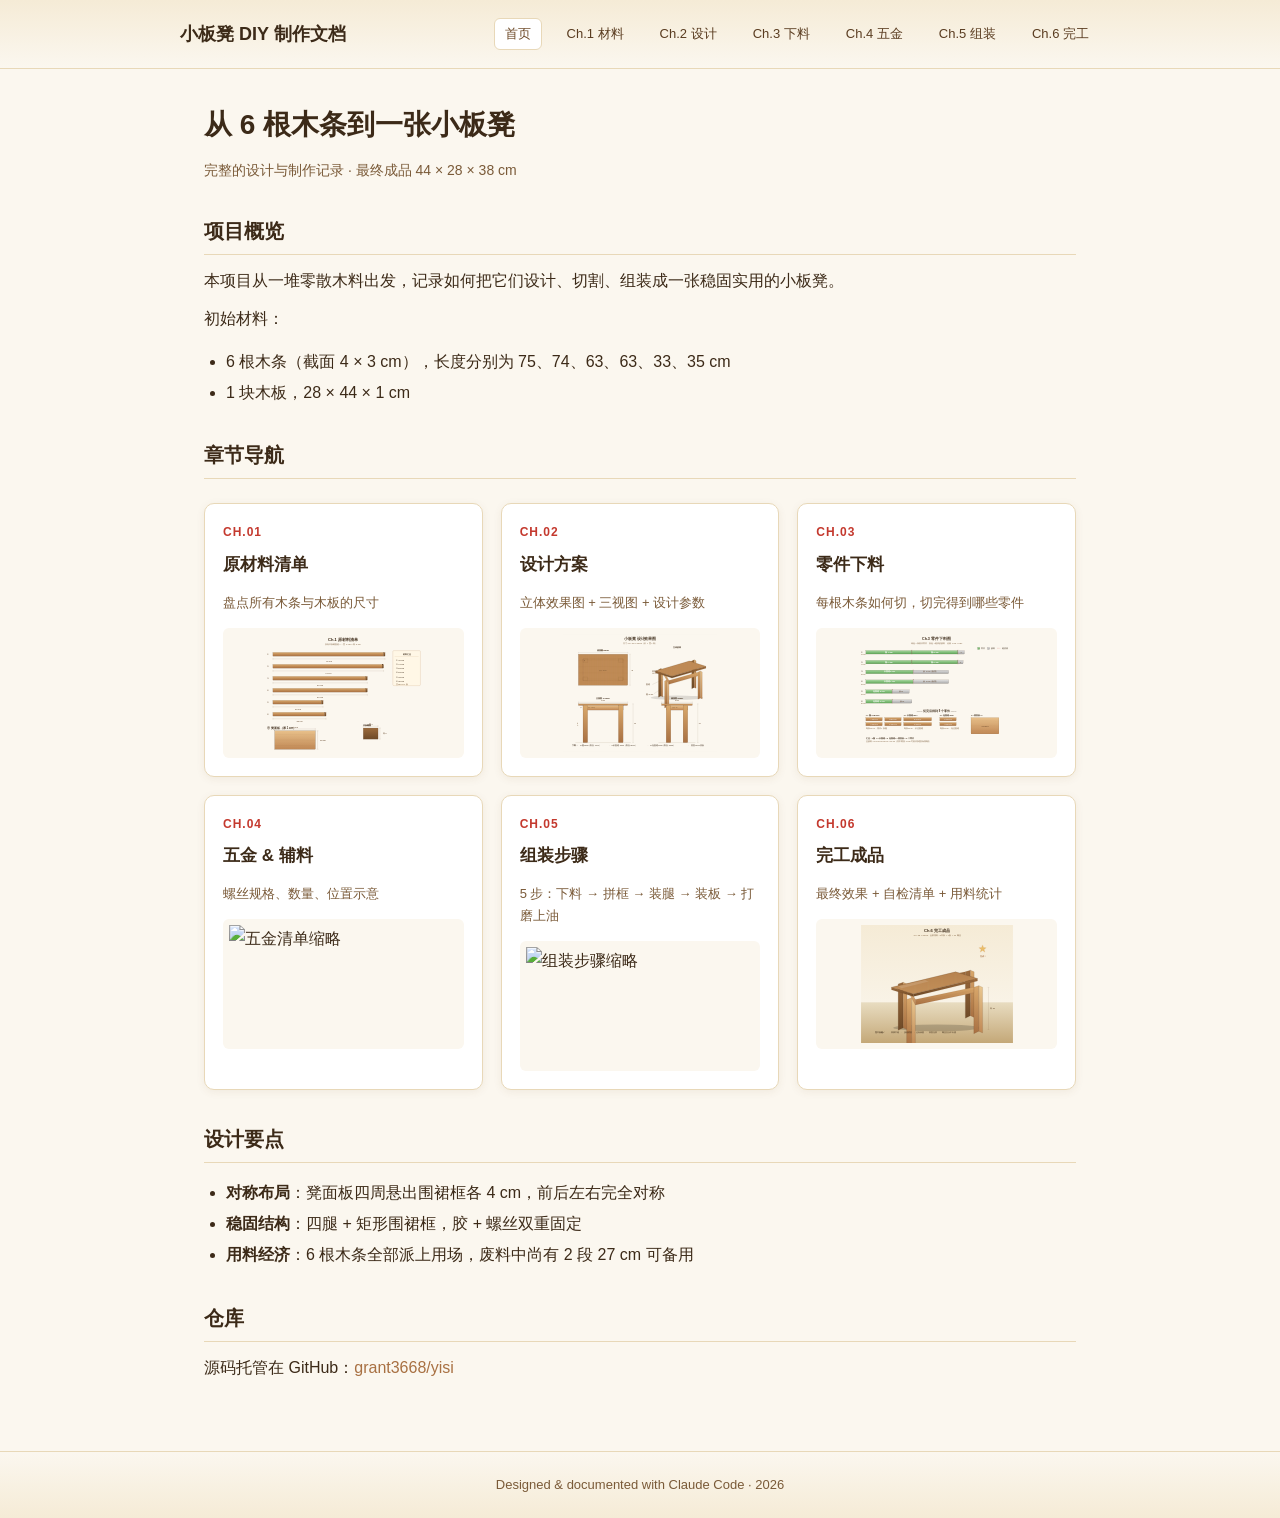
==== index.html @ beb9ebf7 "Add static site for Cloudflare Pages deployment Multi-page HTML site with one page per chapter (inde" ====
<!DOCTYPE html>
<html lang="zh-CN">
<head>
  <meta charset="UTF-8" />
  <meta name="viewport" content="width=device-width, initial-scale=1" />
  <title>小板凳 DIY 制作文档</title>
  <meta name="description" content="用 6 根木条 + 1 块木板手工制作小板凳的完整指南：原材料、设计、下料、五金、组装、完工。" />
  <link rel="stylesheet" href="./style.css" />
</head>
<body>
  <header class="site-header">
    <div class="site-header-inner">
      <h1 class="site-title"><a href="./">小板凳 DIY 制作文档</a></h1>
      <nav class="site-nav">
        <a href="./" class="active">首页</a>
        <a href="./ch1.html">Ch.1 材料</a>
        <a href="./ch2.html">Ch.2 设计</a>
        <a href="./ch3.html">Ch.3 下料</a>
        <a href="./ch4.html">Ch.4 五金</a>
        <a href="./ch5.html">Ch.5 组装</a>
        <a href="./ch6.html">Ch.6 完工</a>
      </nav>
    </div>
  </header>

  <main>
    <h1>从 6 根木条到一张小板凳</h1>
    <p class="subtitle">完整的设计与制作记录 · 最终成品 44 × 28 × 38 cm</p>

    <h2>项目概览</h2>
    <p>本项目从一堆零散木料出发，记录如何把它们设计、切割、组装成一张稳固实用的小板凳。</p>
    <p>初始材料：</p>
    <ul>
      <li>6 根木条（截面 4 × 3 cm），长度分别为 75、74、63、63、33、35 cm</li>
      <li>1 块木板，28 × 44 × 1 cm</li>
    </ul>

    <h2>章节导航</h2>
    <div class="chapter-grid">
      <a class="chapter-card" href="./ch1.html">
        <span class="ch-num">CH.01</span>
        <span class="ch-title">原材料清单</span>
        <span class="ch-desc">盘点所有木条与木板的尺寸</span>
        <div class="ch-thumb"><img src="./docs/images/ch1_materials.svg" alt="材料清单缩略" /></div>
      </a>
      <a class="chapter-card" href="./ch2.html">
        <span class="ch-num">CH.02</span>
        <span class="ch-title">设计方案</span>
        <span class="ch-desc">立体效果图 + 三视图 + 设计参数</span>
        <div class="ch-thumb"><img src="./docs/images/ch2_design.svg" alt="设计效果图缩略" /></div>
      </a>
      <a class="chapter-card" href="./ch3.html">
        <span class="ch-num">CH.03</span>
        <span class="ch-title">零件下料</span>
        <span class="ch-desc">每根木条如何切，切完得到哪些零件</span>
        <div class="ch-thumb"><img src="./docs/images/ch3_parts.svg" alt="下料图缩略" /></div>
      </a>
      <a class="chapter-card" href="./ch4.html">
        <span class="ch-num">CH.04</span>
        <span class="ch-title">五金 & 辅料</span>
        <span class="ch-desc">螺丝规格、数量、位置示意</span>
        <div class="ch-thumb"><img src="./docs/images/ch4_hardware.svg" alt="五金清单缩略" /></div>
      </a>
      <a class="chapter-card" href="./ch5.html">
        <span class="ch-num">CH.05</span>
        <span class="ch-title">组装步骤</span>
        <span class="ch-desc">5 步：下料 → 拼框 → 装腿 → 装板 → 打磨上油</span>
        <div class="ch-thumb"><img src="./docs/images/ch5_assembly.svg" alt="组装步骤缩略" /></div>
      </a>
      <a class="chapter-card" href="./ch6.html">
        <span class="ch-num">CH.06</span>
        <span class="ch-title">完工成品</span>
        <span class="ch-desc">最终效果 + 自检清单 + 用料统计</span>
        <div class="ch-thumb"><img src="./docs/images/ch6_finished.svg" alt="完工成品缩略" /></div>
      </a>
    </div>

    <h2>设计要点</h2>
    <ul>
      <li><strong>对称布局</strong>：凳面板四周悬出围裙框各 4 cm，前后左右完全对称</li>
      <li><strong>稳固结构</strong>：四腿 + 矩形围裙框，胶 + 螺丝双重固定</li>
      <li><strong>用料经济</strong>：6 根木条全部派上用场，废料中尚有 2 段 27 cm 可备用</li>
    </ul>

    <h2>仓库</h2>
    <p>源码托管在 GitHub：<a href="https://github.com/grant3668/yisi" target="_blank" rel="noopener">grant3668/yisi</a></p>
  </main>

  <footer class="site-footer">
    Designed &amp; documented with Claude Code · 2026
  </footer>
</body>
</html>
---- style.css ----
:root {
  --bg: #fbf7ef;
  --surface: #fff;
  --surface-soft: #fff7e6;
  --ink: #3c2a18;
  --ink-soft: #5a3c20;
  --ink-mute: #7a5a38;
  --accent: #a87042;
  --accent-strong: #6e4a28;
  --accent-warm: #c4392e;
  --border: #e8d8b8;
  --radius: 10px;
  --shadow: 0 2px 8px rgba(120, 80, 40, 0.08);
  --shadow-hover: 0 6px 20px rgba(120, 80, 40, 0.18);
  --max-width: 920px;
}

* { box-sizing: border-box; }

html, body {
  margin: 0;
  padding: 0;
  background: var(--bg);
  color: var(--ink);
  font-family: -apple-system, BlinkMacSystemFont, "PingFang SC", "Microsoft YaHei", "Helvetica Neue", Arial, sans-serif;
  font-size: 16px;
  line-height: 1.7;
  -webkit-font-smoothing: antialiased;
}

a {
  color: var(--accent);
  text-decoration: none;
  border-bottom: 1px solid transparent;
  transition: border-color 0.15s ease, color 0.15s ease;
}
a:hover { color: var(--accent-strong); border-bottom-color: var(--accent); }

/* ===== Header / Nav ===== */
.site-header {
  background: linear-gradient(180deg, #f5ebd6 0%, var(--bg) 100%);
  border-bottom: 1px solid var(--border);
  padding: 18px 24px;
}
.site-header-inner {
  max-width: var(--max-width);
  margin: 0 auto;
  display: flex;
  align-items: center;
  justify-content: space-between;
  gap: 16px;
  flex-wrap: wrap;
}
.site-title {
  font-size: 18px;
  font-weight: 700;
  color: var(--ink);
  margin: 0;
}
.site-title a { color: inherit; border: 0; }
.site-nav {
  display: flex;
  gap: 14px;
  flex-wrap: wrap;
  font-size: 13px;
}
.site-nav a {
  padding: 4px 10px;
  border-radius: 6px;
  border: 1px solid transparent;
  color: var(--ink-soft);
}
.site-nav a:hover, .site-nav a.active {
  background: var(--surface);
  border-color: var(--border);
  color: var(--accent-strong);
}

/* ===== Main content ===== */
main {
  max-width: var(--max-width);
  margin: 0 auto;
  padding: 32px 24px 60px;
}

h1 {
  font-size: 28px;
  margin: 0 0 8px;
  color: var(--ink);
}
.subtitle {
  color: var(--ink-mute);
  font-size: 14px;
  margin-bottom: 28px;
}
h2 {
  font-size: 20px;
  margin: 32px 0 12px;
  color: var(--ink);
  padding-bottom: 6px;
  border-bottom: 1px solid var(--border);
}
h3 {
  font-size: 16px;
  margin: 22px 0 8px;
  color: var(--ink-soft);
}

p { margin: 10px 0; }
ul, ol { padding-left: 22px; }
li { margin: 4px 0; }

code {
  font-family: ui-monospace, SFMono-Regular, Menlo, Consolas, monospace;
  font-size: 0.92em;
  background: var(--surface-soft);
  padding: 1px 6px;
  border-radius: 4px;
  color: var(--accent-strong);
}

blockquote {
  margin: 14px 0;
  padding: 10px 16px;
  background: var(--surface-soft);
  border-left: 3px solid var(--accent);
  border-radius: 0 var(--radius) var(--radius) 0;
  color: var(--ink-soft);
  font-size: 14.5px;
}

/* ===== Table ===== */
table {
  width: 100%;
  border-collapse: collapse;
  margin: 14px 0;
  background: var(--surface);
  border-radius: var(--radius);
  overflow: hidden;
  box-shadow: var(--shadow);
  font-size: 14.5px;
}
th, td {
  padding: 9px 12px;
  text-align: left;
  border-bottom: 1px solid var(--border);
}
th {
  background: var(--surface-soft);
  color: var(--ink);
  font-weight: 600;
}
tbody tr:last-child td { border-bottom: 0; }
tbody tr:hover { background: #fdf6e6; }

/* ===== Figure / SVG ===== */
.figure {
  margin: 20px 0;
  background: var(--surface);
  border: 1px solid var(--border);
  border-radius: var(--radius);
  padding: 12px;
  box-shadow: var(--shadow);
  text-align: center;
}
.figure img, .figure object {
  max-width: 100%;
  height: auto;
  display: block;
  margin: 0 auto;
}
.figure-caption {
  font-size: 13px;
  color: var(--ink-mute);
  margin-top: 8px;
}

/* ===== Chapter grid (index page) ===== */
.chapter-grid {
  display: grid;
  grid-template-columns: repeat(auto-fill, minmax(260px, 1fr));
  gap: 18px;
  margin: 24px 0;
}
.chapter-card {
  background: var(--surface);
  border: 1px solid var(--border);
  border-radius: var(--radius);
  padding: 18px;
  text-decoration: none;
  color: inherit;
  display: flex;
  flex-direction: column;
  gap: 8px;
  transition: transform 0.15s ease, box-shadow 0.15s ease, border-color 0.15s ease;
  box-shadow: var(--shadow);
  border-bottom: 1px solid var(--border);
}
.chapter-card:hover {
  transform: translateY(-2px);
  box-shadow: var(--shadow-hover);
  border-color: var(--accent);
  color: inherit;
}
.chapter-card .ch-num {
  font-size: 12px;
  font-weight: 700;
  color: var(--accent-warm);
  letter-spacing: 1px;
}
.chapter-card .ch-title {
  font-size: 17px;
  font-weight: 600;
  color: var(--ink);
}
.chapter-card .ch-desc {
  font-size: 13px;
  color: var(--ink-mute);
  margin-top: 4px;
}
.chapter-card .ch-thumb {
  width: 100%;
  height: 130px;
  background: var(--bg);
  border-radius: 6px;
  overflow: hidden;
  display: flex;
  align-items: center;
  justify-content: center;
  margin-top: 6px;
}
.chapter-card .ch-thumb img {
  width: 100%;
  height: 100%;
  object-fit: contain;
  padding: 6px;
}

/* ===== Chapter footer nav ===== */
.chapter-foot {
  margin-top: 50px;
  padding-top: 22px;
  border-top: 1px solid var(--border);
  display: flex;
  justify-content: space-between;
  gap: 12px;
  flex-wrap: wrap;
}
.foot-link {
  flex: 1 1 200px;
  background: var(--surface);
  border: 1px solid var(--border);
  border-radius: var(--radius);
  padding: 12px 16px;
  display: flex;
  flex-direction: column;
  gap: 2px;
  transition: border-color 0.15s, box-shadow 0.15s;
  text-decoration: none;
}
.foot-link:hover {
  border-color: var(--accent);
  box-shadow: var(--shadow);
}
.foot-link .lab {
  font-size: 12px;
  color: var(--ink-mute);
}
.foot-link .tit {
  font-weight: 600;
  color: var(--ink);
}
.foot-link.next { text-align: right; align-items: flex-end; }
.foot-link.disabled {
  opacity: 0.4;
  pointer-events: none;
}

/* ===== Footer ===== */
.site-footer {
  border-top: 1px solid var(--border);
  padding: 22px 24px;
  text-align: center;
  font-size: 13px;
  color: var(--ink-mute);
  background: linear-gradient(0deg, #f5ebd6 0%, var(--bg) 100%);
}

/* ===== Checklist ===== */
.checklist {
  list-style: none;
  padding: 0;
}
.checklist li {
  padding: 6px 0 6px 28px;
  position: relative;
}
.checklist li::before {
  content: "";
  position: absolute;
  left: 0;
  top: 12px;
  width: 16px;
  height: 16px;
  border: 1.5px solid var(--accent);
  border-radius: 3px;
  background: var(--surface);
}

/* ===== Mobile ===== */
@media (max-width: 640px) {
  h1 { font-size: 22px; }
  h2 { font-size: 17px; }
  main { padding: 20px 16px 40px; }
  .site-nav { font-size: 12px; gap: 8px; }
  .chapter-card .ch-thumb { height: 100px; }
}
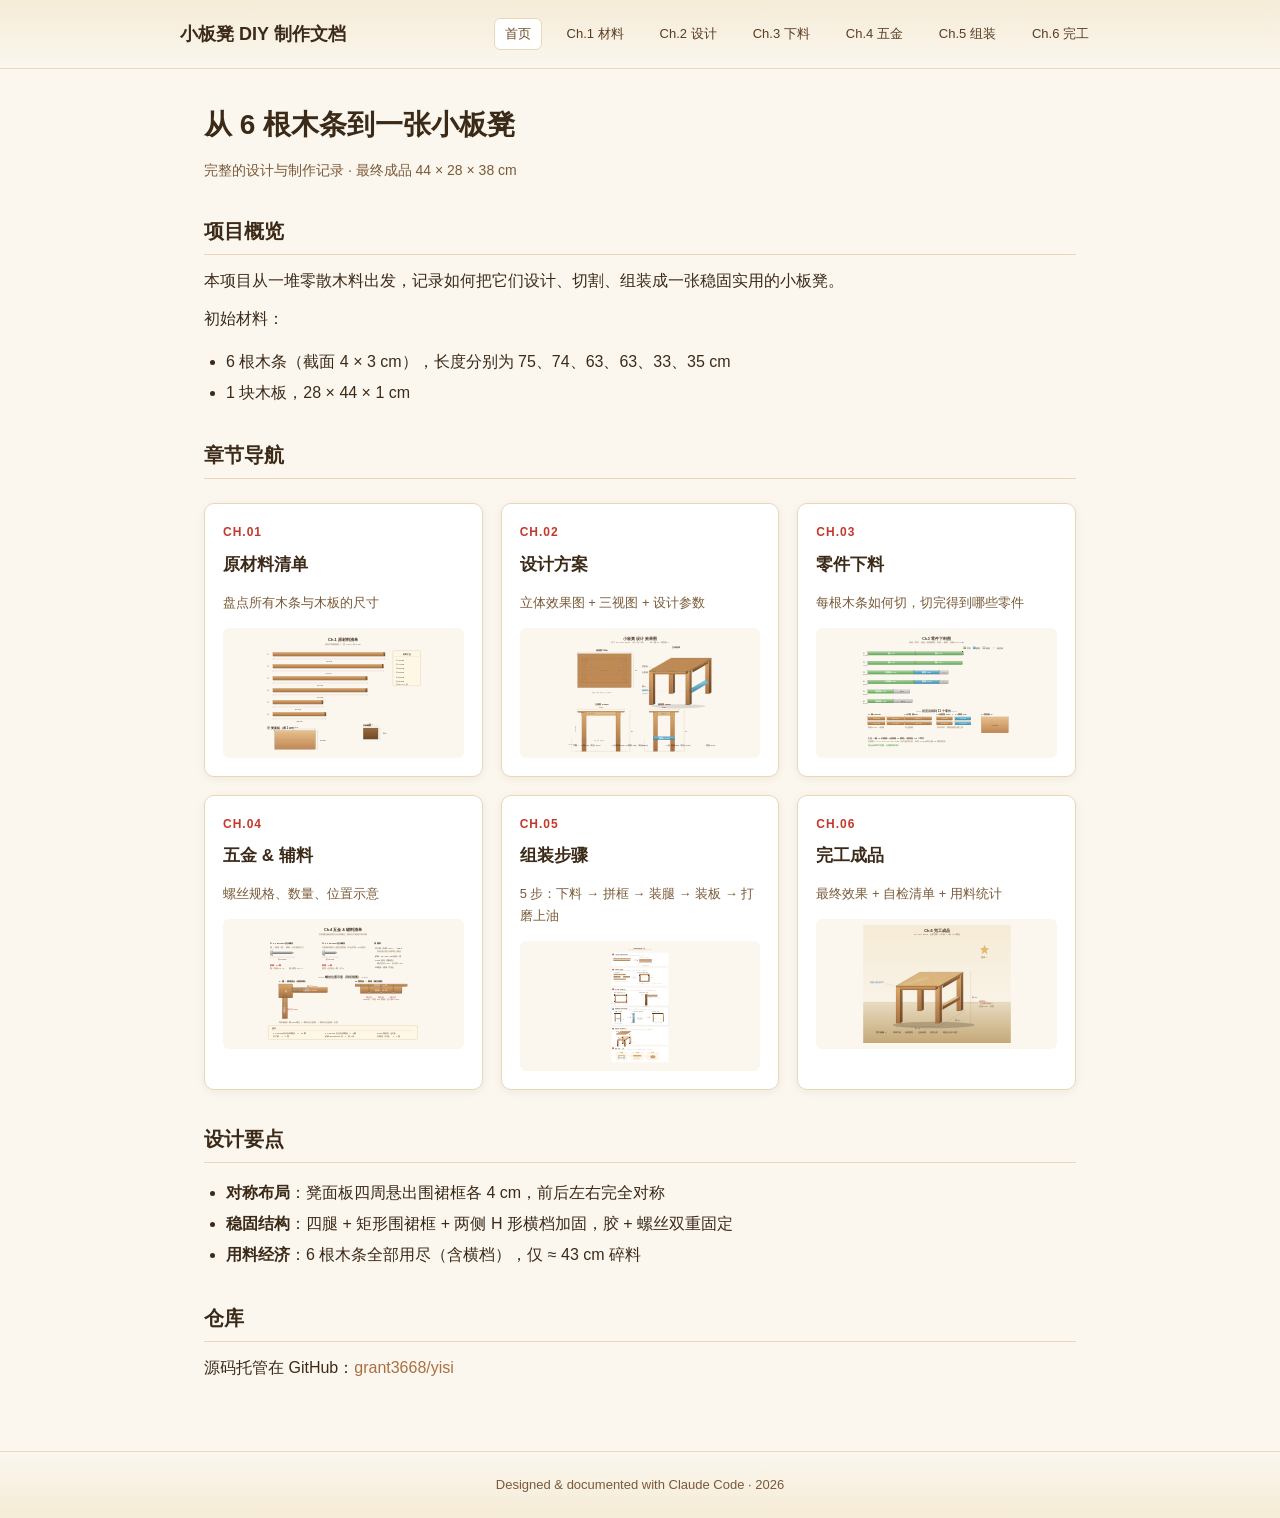
==== commit a14da626: "Fix height math, redraw figures with consistent proportions, add H-stretchers - Correct height formu" ====
--- a/index.html
+++ b/index.html
@@ -13,12 +13,12 @@
       <h1 class="site-title"><a href="./">小板凳 DIY 制作文档</a></h1>
       <nav class="site-nav">
         <a href="./" class="active">首页</a>
-        <a href="./ch1.html">Ch.1 材料</a>
-        <a href="./ch2.html">Ch.2 设计</a>
-        <a href="./ch3.html">Ch.3 下料</a>
-        <a href="./ch4.html">Ch.4 五金</a>
-        <a href="./ch5.html">Ch.5 组装</a>
-        <a href="./ch6.html">Ch.6 完工</a>
+        <a href="./ch1">Ch.1 材料</a>
+        <a href="./ch2">Ch.2 设计</a>
+        <a href="./ch3">Ch.3 下料</a>
+        <a href="./ch4">Ch.4 五金</a>
+        <a href="./ch5">Ch.5 组装</a>
+        <a href="./ch6">Ch.6 完工</a>
       </nav>
     </div>
   </header>
@@ -37,37 +37,37 @@
 
     <h2>章节导航</h2>
     <div class="chapter-grid">
-      <a class="chapter-card" href="./ch1.html">
+      <a class="chapter-card" href="./ch1">
         <span class="ch-num">CH.01</span>
         <span class="ch-title">原材料清单</span>
         <span class="ch-desc">盘点所有木条与木板的尺寸</span>
         <div class="ch-thumb"><img src="./docs/images/ch1_materials.svg" alt="材料清单缩略" /></div>
       </a>
-      <a class="chapter-card" href="./ch2.html">
+      <a class="chapter-card" href="./ch2">
         <span class="ch-num">CH.02</span>
         <span class="ch-title">设计方案</span>
         <span class="ch-desc">立体效果图 + 三视图 + 设计参数</span>
         <div class="ch-thumb"><img src="./docs/images/ch2_design.svg" alt="设计效果图缩略" /></div>
       </a>
-      <a class="chapter-card" href="./ch3.html">
+      <a class="chapter-card" href="./ch3">
         <span class="ch-num">CH.03</span>
         <span class="ch-title">零件下料</span>
         <span class="ch-desc">每根木条如何切，切完得到哪些零件</span>
         <div class="ch-thumb"><img src="./docs/images/ch3_parts.svg" alt="下料图缩略" /></div>
       </a>
-      <a class="chapter-card" href="./ch4.html">
+      <a class="chapter-card" href="./ch4">
         <span class="ch-num">CH.04</span>
         <span class="ch-title">五金 & 辅料</span>
         <span class="ch-desc">螺丝规格、数量、位置示意</span>
         <div class="ch-thumb"><img src="./docs/images/ch4_hardware.svg" alt="五金清单缩略" /></div>
       </a>
-      <a class="chapter-card" href="./ch5.html">
+      <a class="chapter-card" href="./ch5">
         <span class="ch-num">CH.05</span>
         <span class="ch-title">组装步骤</span>
         <span class="ch-desc">5 步：下料 → 拼框 → 装腿 → 装板 → 打磨上油</span>
         <div class="ch-thumb"><img src="./docs/images/ch5_assembly.svg" alt="组装步骤缩略" /></div>
       </a>
-      <a class="chapter-card" href="./ch6.html">
+      <a class="chapter-card" href="./ch6">
         <span class="ch-num">CH.06</span>
         <span class="ch-title">完工成品</span>
         <span class="ch-desc">最终效果 + 自检清单 + 用料统计</span>
@@ -78,8 +78,8 @@
     <h2>设计要点</h2>
     <ul>
       <li><strong>对称布局</strong>：凳面板四周悬出围裙框各 4 cm，前后左右完全对称</li>
-      <li><strong>稳固结构</strong>：四腿 + 矩形围裙框，胶 + 螺丝双重固定</li>
-      <li><strong>用料经济</strong>：6 根木条全部派上用场，废料中尚有 2 段 27 cm 可备用</li>
+      <li><strong>稳固结构</strong>：四腿 + 矩形围裙框 + 两侧 H 形横档加固，胶 + 螺丝双重固定</li>
+      <li><strong>用料经济</strong>：6 根木条全部用尽（含横档），仅 ≈ 43 cm 碎料</li>
     </ul>
 
     <h2>仓库</h2>
